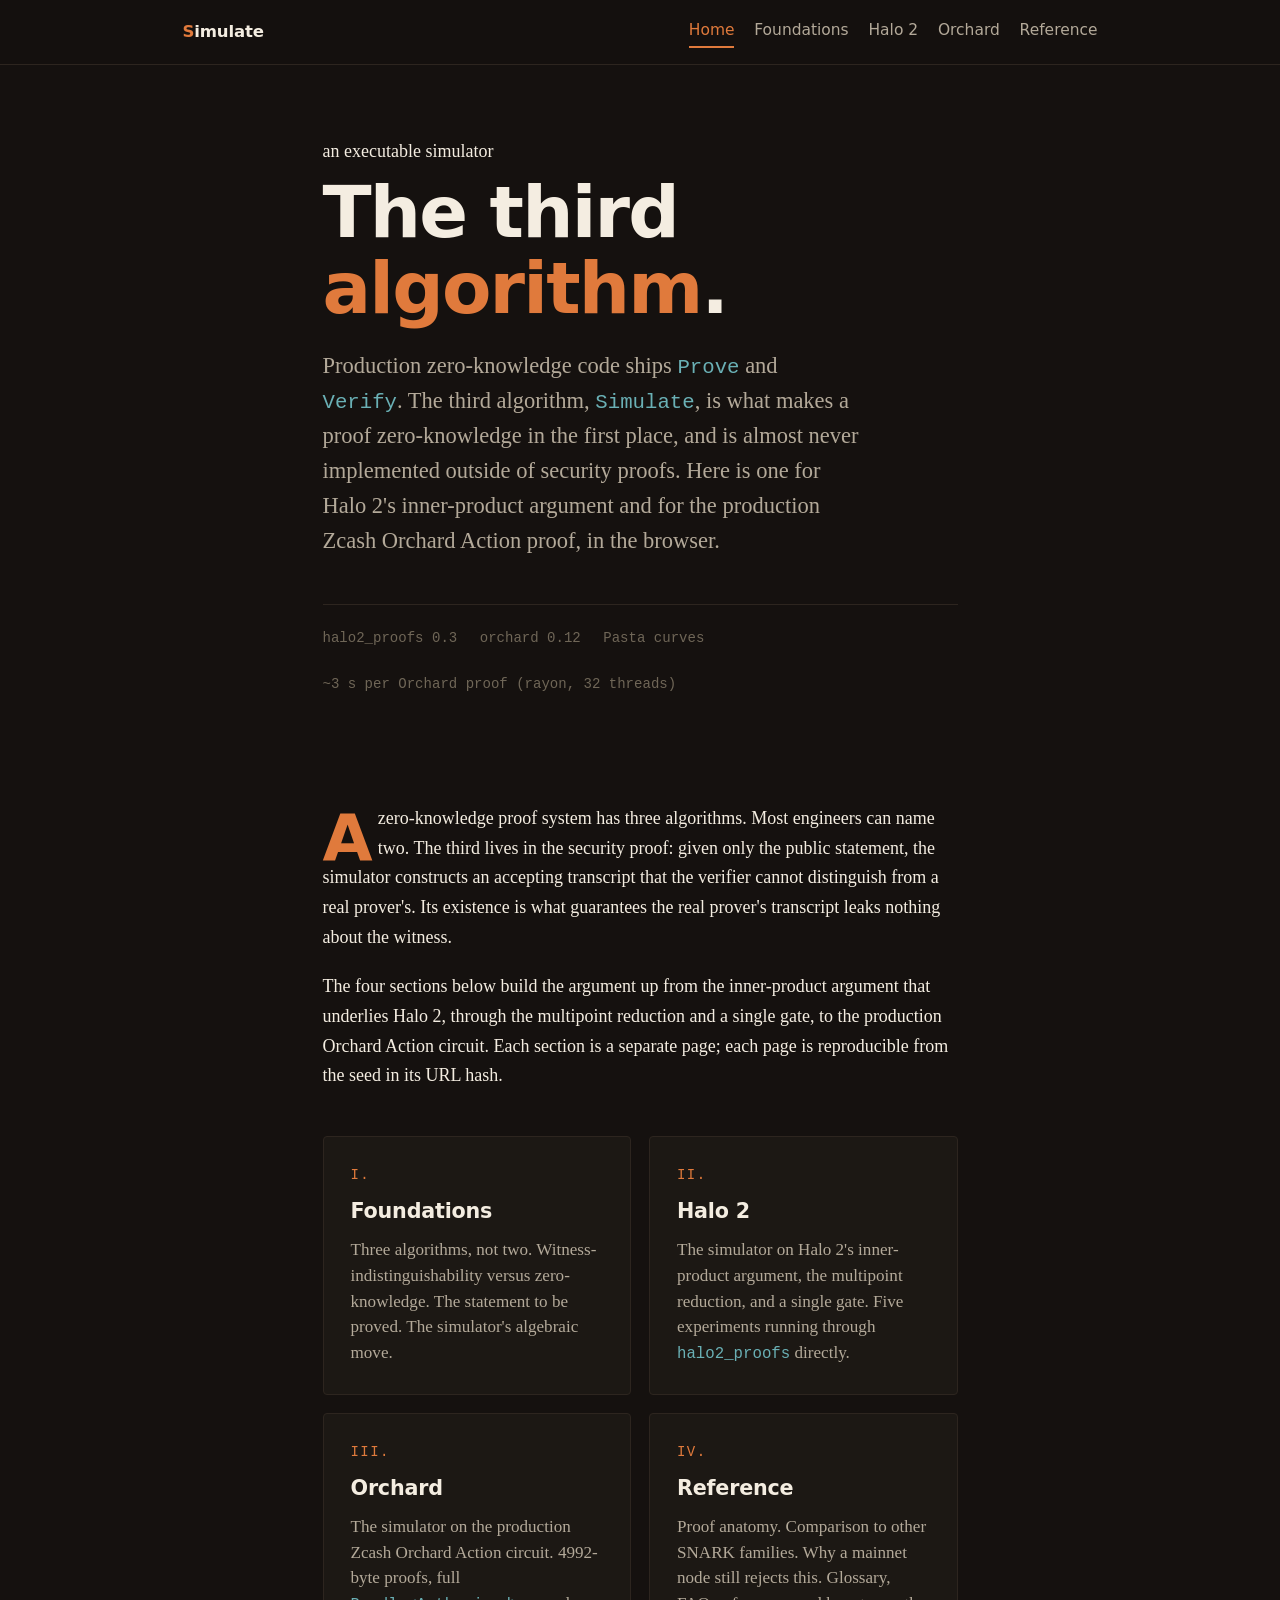
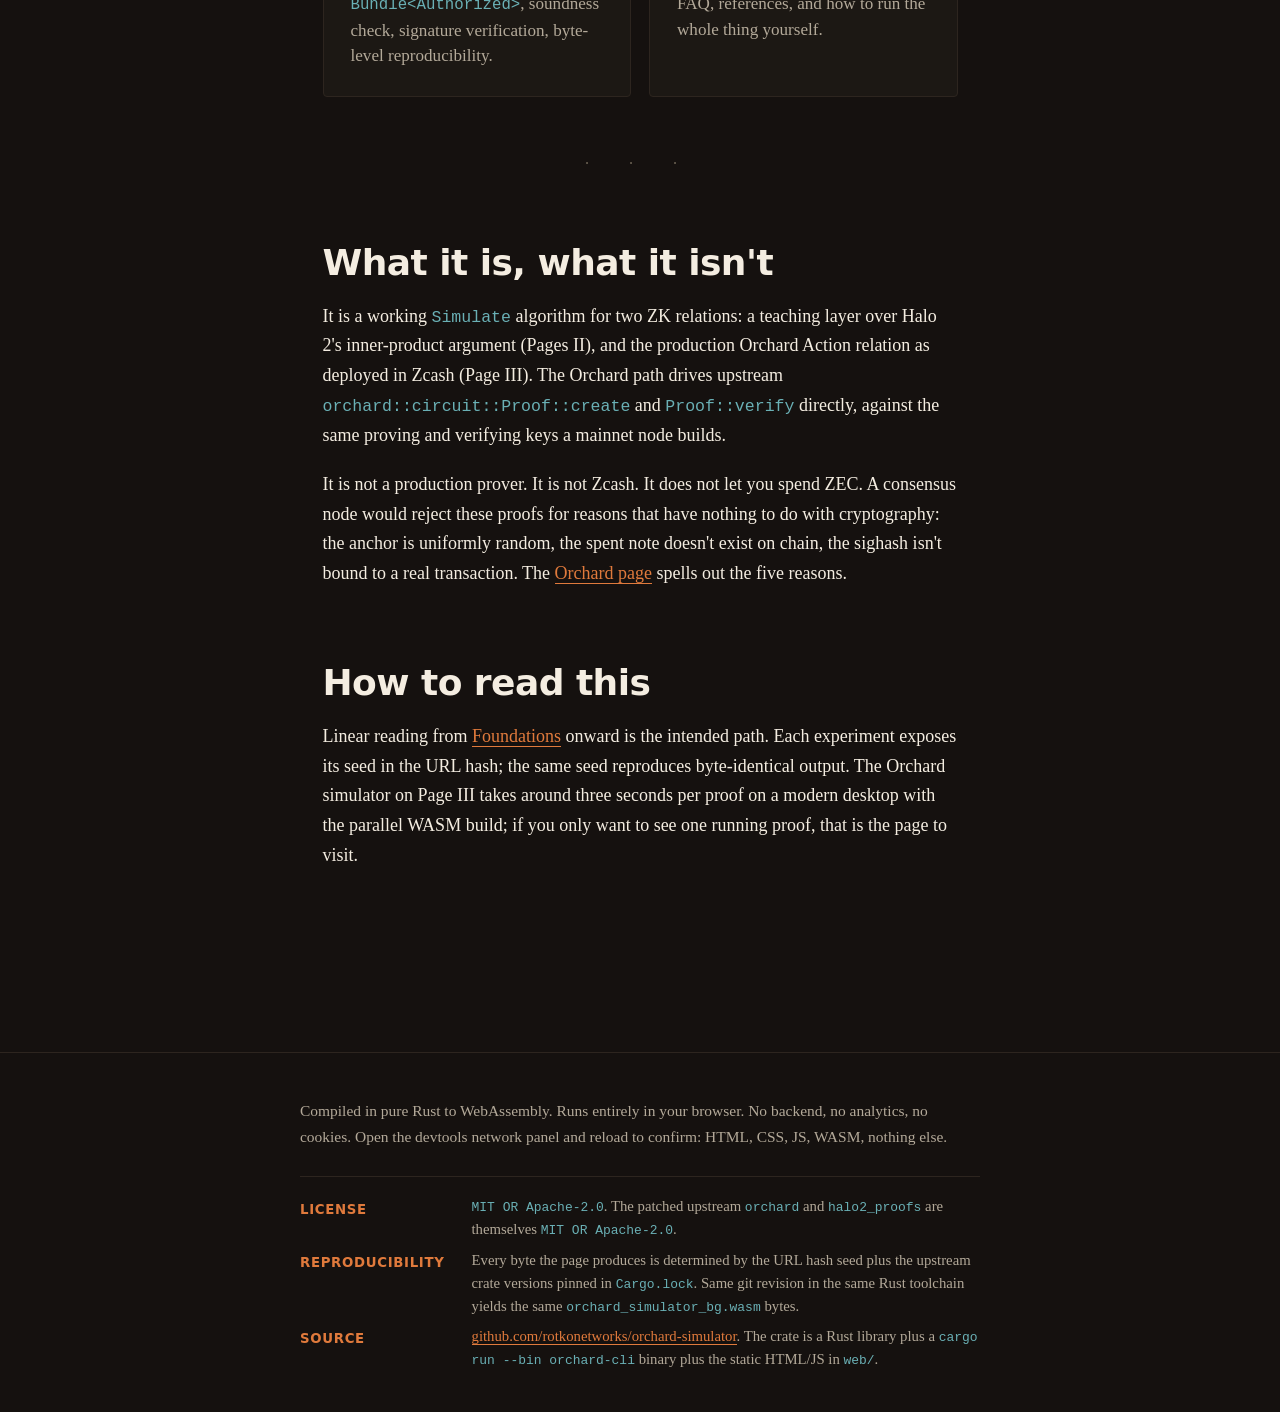
==== web/index.html @ a67a5932 "Initial commit. A working Simulate algorithm for halo2_proofs and the production Zcash Orchard Actio" ====
<!doctype html>
<html lang="en">
<head>
  <meta charset="utf-8" />
  <meta name="viewport" content="width=device-width, initial-scale=1" />
  <title>The third algorithm — orchard-simulator</title>
  <meta name="description" content="A working zero-knowledge simulator for Halo 2's inner-product argument and the production Zcash Orchard Action proof. Runs in the browser." />
  <meta property="og:type" content="article" />
  <meta property="og:title" content="The third algorithm" />
  <meta property="og:description" content="A working zero-knowledge simulator for Halo 2's inner-product argument and the production Zcash Orchard Action proof." />
  <meta name="twitter:card" content="summary" />
  <link rel="icon" type="image/svg+xml" href="data:image/svg+xml;utf8,<svg xmlns='http://www.w3.org/2000/svg' viewBox='0 0 16 16'><rect width='16' height='16' rx='2' fill='%23221c17'/><text x='8' y='12' font-family='Georgia,serif' font-style='italic' font-size='11' font-weight='600' text-anchor='middle' fill='%23e07a3c'>S</text></svg>" />
  <link rel="stylesheet" href="style.css" />
</head>
<body>
<a class="skip-link" href="#main">skip to content</a>

<nav class="site-nav" aria-label="site navigation">
  <div class="site-nav-inner" id="nav-inner">
    <a href="/" class="site-nav-brand"><strong>S</strong>imulate</a>
    <button class="nav-toggle" aria-label="toggle navigation" aria-controls="nav-inner" id="nav-toggle">menu</button>
    <div class="site-nav-links">
      <a href="/" aria-current="page">Home</a>
      <a href="/foundations.html">Foundations</a>
      <a href="/halo2.html">Halo 2</a>
      <a href="/orchard.html">Orchard</a>
      <a href="/reference.html">Reference</a>
    </div>
  </div>
</nav>

<header class="hero">
  <div class="eyebrow">an executable simulator</div>
  <h1>The third <span class="accent">algorithm</span>.</h1>
  <p class="hero-deck">
    Production zero-knowledge code ships <code>Prove</code> and
    <code>Verify</code>. The third algorithm,
    <code>Simulate</code>, is what makes a proof zero-knowledge in
    the first place, and is almost never implemented outside of
    security proofs. Here is one for Halo 2's inner-product argument
    and for the production Zcash Orchard Action proof, in the
    browser.
  </p>
  <div class="hero-meta">
    <span>halo2_proofs 0.3</span>
    <span>orchard 0.12</span>
    <span>Pasta curves</span>
    <span>~3 s per Orchard proof (rayon, 32 threads)</span>
  </div>
</header>

<main class="page" id="main">

  <p class="drop-cap">
    A zero-knowledge proof system has three algorithms. Most
    engineers can name two. The third lives in the security proof:
    given only the public statement, the simulator constructs an
    accepting transcript that the verifier cannot distinguish from a
    real prover's. Its existence is what guarantees the real
    prover's transcript leaks nothing about the witness.
  </p>

  <p>
    The four sections below build the argument up from the
    inner-product argument that underlies Halo 2, through the
    multipoint reduction and a single gate, to the production
    Orchard Action circuit. Each section is a separate page; each
    page is reproducible from the seed in its URL hash.
  </p>

  <div class="toc-cards">
    <a class="toc-card" href="/foundations.html">
      <div class="toc-card-number">I.</div>
      <div class="toc-card-title">Foundations</div>
      <div class="toc-card-desc">
        Three algorithms, not two. Witness-indistinguishability
        versus zero-knowledge. The statement to be proved. The
        simulator's algebraic move.
      </div>
    </a>
    <a class="toc-card" href="/halo2.html">
      <div class="toc-card-number">II.</div>
      <div class="toc-card-title">Halo 2</div>
      <div class="toc-card-desc">
        The simulator on Halo 2's inner-product argument, the
        multipoint reduction, and a single gate. Five experiments
        running through <code>halo2_proofs</code> directly.
      </div>
    </a>
    <a class="toc-card" href="/orchard.html">
      <div class="toc-card-number">III.</div>
      <div class="toc-card-title">Orchard</div>
      <div class="toc-card-desc">
        The simulator on the production Zcash Orchard Action
        circuit. 4992-byte proofs, full
        <code>Bundle&lt;Authorized&gt;</code>, soundness check,
        signature verification, byte-level reproducibility.
      </div>
    </a>
    <a class="toc-card" href="/reference.html">
      <div class="toc-card-number">IV.</div>
      <div class="toc-card-title">Reference</div>
      <div class="toc-card-desc">
        Proof anatomy. Comparison to other SNARK families. Why a
        mainnet node still rejects this. Glossary, FAQ, references,
        and how to run the whole thing yourself.
      </div>
    </a>
  </div>

  <div class="rule"></div>

  <h2>What it is, what it isn't</h2>

  <p>
    It is a working <code>Simulate</code> algorithm for two ZK
    relations: a teaching layer over Halo 2's inner-product argument
    (Pages II), and the production Orchard Action relation as
    deployed in Zcash (Page III). The Orchard path drives upstream
    <code>orchard::circuit::Proof::create</code> and
    <code>Proof::verify</code> directly, against the same proving
    and verifying keys a mainnet node builds.
  </p>

  <p>
    It is not a production prover. It is not Zcash. It does not let
    you spend ZEC. A consensus node would reject these proofs for
    reasons that have nothing to do with cryptography: the anchor
    is uniformly random, the spent note doesn't exist on chain, the
    sighash isn't bound to a real transaction. The
    <a href="/orchard.html#mainnet-reject">Orchard page</a> spells
    out the five reasons.
  </p>

  <h2>How to read this</h2>

  <p>
    Linear reading from <a href="/foundations.html">Foundations</a>
    onward is the intended path. Each experiment exposes its seed in
    the URL hash; the same seed reproduces byte-identical output.
    The Orchard simulator on Page III takes around three seconds per
    proof on a modern desktop with the parallel WASM build; if you
    only want to see one running proof, that is the page to visit.
  </p>

</main>

<footer>
  <div class="footer-inner">
    <p>
      Compiled in pure Rust to WebAssembly. Runs entirely in your
      browser. No backend, no analytics, no cookies. Open the
      devtools network panel and reload to confirm: HTML, CSS, JS,
      WASM, nothing else.
    </p>
    <dl>
      <dt>License</dt>
      <dd><code>MIT OR Apache-2.0</code>. The patched upstream
      <code>orchard</code> and <code>halo2_proofs</code> are
      themselves <code>MIT OR Apache-2.0</code>.</dd>
      <dt>Reproducibility</dt>
      <dd>
        Every byte the page produces is determined by the URL hash
        seed plus the upstream crate versions pinned in
        <code>Cargo.lock</code>. Same git revision in the same Rust
        toolchain yields the same <code>orchard_simulator_bg.wasm</code>
        bytes.
      </dd>
      <dt>Source</dt>
      <dd>
        <a href="https://github.com/rotkonetworks/orchard-simulator" rel="noopener">github.com/rotkonetworks/orchard-simulator</a>.
        The crate is a Rust library plus a <code>cargo run --bin
        orchard-cli</code> binary plus the static HTML/JS in
        <code>web/</code>.
      </dd>
    </dl>
  </div>
</footer>

<script src="nav.js" type="module"></script>
</body>
</html>
---- web/style.css ----
/* Zero-Knowledge has Three Algorithms
   ===================================
   Editorial-style long-form design. Warm-dark palette, serif body,
   single accent color. Mobile-first; desktop adds wider columns and
   margin sidenotes.

   Visual rules:
   - Body text is the default. Cards are reserved for experiments
     and data-heavy panels, not bullet lists.
   - Single warm accent (#e07a3c) for emphasis. Code spans use a
     muted teal (#5c9ea3). No blue/purple AI palette.
   - 680px reading column on desktop; full width on mobile.
   - Triple-dot dingbat between top-level sections, not horizontal
     rules.
*/

:root {
  /* Palette */
  --bg:          #15110f;
  --bg-soft:     #1c1814;
  --bg-card:     #221c17;
  --fg:          #f4ede1;
  --fg-dim:      #b3a999;
  --fg-faint:    #6f6657;
  --accent:      #e07a3c;
  --accent-soft: rgba(224, 122, 60, 0.12);
  --code:        #6ab0b5;
  --rule:        #2d251f;
  --ok:          #88c479;
  --bad:         #d96a6a;
  --warn:        #e0b063;

  /* Typography */
  --font-body:   "Source Serif 4", "Source Serif Pro", Charter, Georgia, "Iowan Old Style", serif;
  --font-head:   Inter, -apple-system, BlinkMacSystemFont, "Segoe UI", system-ui, sans-serif;
  --font-mono:   "JetBrains Mono", "Fira Code", ui-monospace, "SF Mono", Menlo, monospace;

  /* Sizes */
  --column:      680px;
  --column-wide: 960px;
  --gutter:      1.25rem;
}

* { box-sizing: border-box; }

html, body {
  margin: 0;
  padding: 0;
  background: var(--bg);
  color: var(--fg);
  font-family: var(--font-body);
  font-size: 18px;
  line-height: 1.65;
  -webkit-font-smoothing: antialiased;
  text-rendering: optimizeLegibility;
}

::selection { background: var(--accent); color: var(--bg); }

a { color: var(--accent); text-decoration: none; border-bottom: 1px solid currentColor; }
a:hover { color: var(--fg); }

code, pre, kbd { font-family: var(--font-mono); }
code { color: var(--code); font-size: 0.92em; font-feature-settings: "calt" 0; }

/* ---------- Skip-to-content ---------- */

.skip-link {
  position: absolute;
  left: -9999px;
  top: 0;
  background: var(--accent);
  color: var(--bg);
  padding: 0.6rem 1rem;
  font-family: var(--font-head);
  font-weight: 600;
  text-decoration: none;
  z-index: 100;
}
.skip-link:focus { left: 0; outline: 2px solid var(--fg); outline-offset: 2px; }

/* ---------- Site nav ---------- */

.site-nav {
  position: sticky;
  top: 0;
  z-index: 50;
  background: rgba(21, 17, 15, 0.92);
  backdrop-filter: blur(8px);
  -webkit-backdrop-filter: blur(8px);
  border-bottom: 1px solid var(--rule);
}

.site-nav-inner {
  max-width: var(--column-wide);
  margin: 0 auto;
  padding: 0.85rem var(--gutter);
  display: flex;
  align-items: center;
  gap: 1.25rem;
  font-family: var(--font-head);
}

.site-nav-brand {
  font-weight: 600;
  letter-spacing: -0.01em;
  color: var(--fg);
  border-bottom: none;
  font-size: 0.92rem;
}
.site-nav-brand:hover { color: var(--accent); }
.site-nav-brand strong { color: var(--accent); font-weight: 600; }

.site-nav-links {
  display: flex;
  gap: 1.1rem;
  margin-left: auto;
  flex-wrap: wrap;
}

.site-nav-links a {
  color: var(--fg-dim);
  font-size: 0.86rem;
  border-bottom: none;
  padding: 0.15rem 0;
  border-bottom: 2px solid transparent;
}
.site-nav-links a:hover { color: var(--fg); }
.site-nav-links a[aria-current="page"] {
  color: var(--accent);
  border-bottom-color: var(--accent);
}

.nav-toggle {
  display: none;
  background: transparent;
  border: 1px solid var(--rule);
  color: var(--fg);
  padding: 0.3rem 0.6rem;
  border-radius: 3px;
  font-family: var(--font-head);
  font-size: 0.85rem;
  cursor: pointer;
  margin-left: auto;
}

/* Mobile nav */
@media (max-width: 640px) {
  .nav-toggle { display: block; }
  .site-nav-links {
    display: none;
    flex-direction: column;
    width: 100%;
    margin-left: 0;
    margin-top: 0.85rem;
    padding-top: 0.85rem;
    border-top: 1px solid var(--rule);
    gap: 0.85rem;
  }
  .site-nav-inner.open { flex-wrap: wrap; }
  .site-nav-inner.open .site-nav-links { display: flex; }
}

/* ---------- Page wrapper ---------- */

main.page {
  max-width: var(--column);
  margin: 0 auto;
  padding: 3rem var(--gutter) 4rem;
}

main.page-wide {
  max-width: var(--column-wide);
}

/* ---------- Headers (article-style) ---------- */

h1, h2, h3, h4 {
  font-family: var(--font-head);
  font-weight: 600;
  line-height: 1.2;
  letter-spacing: -0.02em;
  margin: 0;
}

h1 {
  font-size: clamp(2.2rem, 5.5vw, 3.4rem);
  margin-top: 0.5rem;
  margin-bottom: 1rem;
}

h2 {
  font-size: clamp(1.55rem, 3.5vw, 2rem);
  margin-top: 3.5rem;
  margin-bottom: 1rem;
  letter-spacing: -0.015em;
}

h3 {
  font-size: 1.2rem;
  margin-top: 2.25rem;
  margin-bottom: 0.6rem;
  color: var(--fg);
}

h4 {
  font-size: 0.95rem;
  font-family: var(--font-head);
  text-transform: uppercase;
  letter-spacing: 0.06em;
  color: var(--fg-dim);
  margin-top: 1.5rem;
  margin-bottom: 0.6rem;
}

p { margin: 0 0 1.1em; }

p + h2, ul + h2, ol + h2, pre + h2, .card + h2 { margin-top: 4rem; }

/* Section break dingbat instead of <hr>. Use <div class="rule">...</div>. */
.rule {
  text-align: center;
  margin: 3rem 0;
  color: var(--fg-faint);
  letter-spacing: 1rem;
  font-size: 0.9rem;
  user-select: none;
}
.rule::before { content: "· · ·"; }

/* ---------- Page header / lede ---------- */

.page-header {
  margin-bottom: 2.5rem;
}

.page-header .eyebrow {
  font-family: var(--font-head);
  font-size: 0.78rem;
  letter-spacing: 0.18em;
  text-transform: uppercase;
  color: var(--accent);
  margin-bottom: 0.85rem;
}

.lede {
  font-size: 1.2rem;
  line-height: 1.55;
  color: var(--fg);
  margin: 1.5rem 0 1.2rem;
}

.byline {
  font-size: 0.92rem;
  color: var(--fg-dim);
  font-style: italic;
  margin: 0.75rem 0 2rem;
}

/* Drop-cap on the first paragraph of the body section. */
.drop-cap::first-letter {
  font-family: var(--font-head);
  font-weight: 600;
  font-size: 3.6em;
  float: left;
  line-height: 0.88;
  margin: 0.1em 0.08em -0.1em 0;
  color: var(--accent);
}

/* ---------- Lists, naturally typeset ---------- */

ul, ol { padding-left: 1.3em; margin: 0 0 1.2em; }
li { margin-bottom: 0.45em; }
li::marker { color: var(--fg-faint); }

/* The numbered algorithm walkthrough in "how the simulator does it".
   Slightly looser, no card chrome. */
ol.algo li {
  margin-bottom: 0.85em;
  padding-left: 0.4em;
}
ol.algo li strong { color: var(--accent); font-weight: 600; }

/* ---------- Inline code + glossary terms ---------- */

dl.glossary {
  margin: 1.2em 0;
  display: grid;
  grid-template-columns: max-content 1fr;
  gap: 0.4em 1.2em;
  font-size: 0.96em;
}
dl.glossary dt {
  font-family: var(--font-mono);
  color: var(--code);
  font-size: 0.88em;
  align-self: baseline;
  padding-top: 0.15em;
}
dl.glossary dd { margin: 0; color: var(--fg-dim); }
dl.glossary dd code { color: var(--code); background: transparent; padding: 0; }

@media (max-width: 640px) {
  dl.glossary { grid-template-columns: 1fr; gap: 0.15em; }
  dl.glossary dt { padding-top: 0.6em; }
}

/* ---------- Formal-claim block ---------- */

.formal-claim {
  font-family: var(--font-mono);
  font-size: 1.02rem;
  color: var(--fg);
  background: var(--bg-soft);
  border-left: 3px solid var(--accent);
  padding: 1rem 1.25rem;
  margin: 1.5em 0;
  overflow-x: auto;
  line-height: 1.55;
}

/* ---------- Pull-quote / blockquote ---------- */

blockquote {
  border-left: 2px solid var(--accent);
  margin: 1.5em 0;
  padding-left: 1.25em;
  color: var(--fg-dim);
  font-style: italic;
}

/* ---------- Cards (sparingly) ---------- */

.card {
  background: var(--bg-soft);
  border: 1px solid var(--rule);
  border-radius: 4px;
  padding: 1.2rem 1.3rem;
  margin: 1.5em 0;
}

.card-emph {
  border-left: 3px solid var(--accent);
}

/* ---------- Run strip (interactive controls) ---------- */

.run-strip {
  display: flex;
  flex-wrap: wrap;
  align-items: center;
  gap: 0.75rem;
  margin: 1.5em 0;
  font-family: var(--font-head);
}

.run-strip label {
  font-size: 0.88rem;
  color: var(--fg-dim);
  display: inline-flex;
  align-items: center;
  gap: 0.45rem;
}

.run-strip input[type="number"] {
  background: var(--bg-soft);
  color: var(--fg);
  border: 1px solid var(--rule);
  padding: 0.45rem 0.6rem;
  border-radius: 3px;
  font-family: var(--font-mono);
  font-size: 0.92rem;
  width: 80px;
}

.run-strip input[type="number"]:focus {
  outline: none;
  border-color: var(--accent);
}

.run-strip button {
  background: var(--accent);
  color: var(--bg);
  border: none;
  padding: 0.55rem 1.1rem;
  font-family: var(--font-head);
  font-size: 0.92rem;
  font-weight: 600;
  border-radius: 3px;
  cursor: pointer;
  min-height: 44px;
  transition: background 0.15s, transform 0.05s;
}

.run-strip button:hover:not(:disabled) {
  background: #f59861;
}
.run-strip button:active:not(:disabled) {
  transform: translateY(1px);
}
.run-strip button:disabled {
  opacity: 0.4;
  cursor: not-allowed;
}

.run-strip button.secondary {
  background: transparent;
  color: var(--accent);
  border: 1px solid var(--accent);
}
.run-strip button.secondary:hover:not(:disabled) {
  background: var(--accent-soft);
}

.run-status {
  font-family: var(--font-mono);
  font-size: 0.82rem;
  color: var(--fg-dim);
}
.run-status.ok { color: var(--ok); }
.run-status.error { color: var(--bad); }

/* ---------- Verdict tile (hero verdict for an experiment) ---------- */

.verdict-tile {
  display: flex;
  align-items: flex-start;
  gap: 1rem;
  padding: 1.1rem 1.25rem;
  border-radius: 4px;
  background: var(--bg-soft);
  border-left: 3px solid var(--rule);
  margin: 1.25em 0;
}

.verdict-tile .icon {
  width: 26px;
  height: 26px;
  border-radius: 50%;
  background: var(--rule);
  flex-shrink: 0;
  display: flex;
  align-items: center;
  justify-content: center;
  color: var(--bg);
  font-weight: 700;
  font-size: 0.95rem;
  margin-top: 0.15rem;
}

.verdict-tile.accept { border-left-color: var(--ok); }
.verdict-tile.accept .icon { background: var(--ok); }
.verdict-tile.accept .icon::after { content: "✓"; }

.verdict-tile.reject { border-left-color: var(--bad); }
.verdict-tile.reject .icon { background: var(--bad); }
.verdict-tile.reject .icon::after { content: "✗"; }

.verdict-headline {
  font-family: var(--font-head);
  font-weight: 600;
  font-size: 1.02rem;
  color: var(--fg);
  margin-bottom: 0.25rem;
}

.verdict-sub {
  font-size: 0.92rem;
  color: var(--fg-dim);
  font-family: var(--font-body);
}
.verdict-sub code { color: var(--code); }

/* ---------- Hex fields + copy buttons ---------- */

.hex-field {
  display: grid;
  grid-template-columns: max-content 1fr auto;
  gap: 0.5rem 1rem;
  padding: 0.55rem 0;
  border-bottom: 1px solid var(--rule);
  align-items: center;
  font-family: var(--font-mono);
  font-size: 0.78rem;
}
.hex-field:last-child { border-bottom: none; }
.hex-field-name { color: var(--fg-dim); white-space: nowrap; }
.hex-field-value { color: var(--fg); word-break: break-all; }

.copy-btn {
  background: transparent;
  border: 1px solid var(--rule);
  color: var(--fg-dim);
  font-family: var(--font-mono);
  font-size: 0.72rem;
  padding: 0.25rem 0.6rem;
  border-radius: 3px;
  cursor: pointer;
  transition: background 0.15s, color 0.15s, border-color 0.15s;
  min-height: 28px;
  white-space: nowrap;
}
.copy-btn:hover {
  background: var(--accent);
  color: var(--bg);
  border-color: var(--accent);
}
.copy-btn.copied {
  background: var(--ok);
  color: var(--bg);
  border-color: var(--ok);
}

@media (max-width: 640px) {
  .hex-field {
    grid-template-columns: 1fr auto;
    gap: 0.25rem 0.5rem;
  }
  .hex-field-name { grid-column: 1 / -1; }
}

/* ---------- Progress bar (worker activity) ---------- */

.progress {
  margin: 1.25em 0;
  padding: 0.85rem 1rem;
  background: var(--bg-soft);
  border-radius: 4px;
  border-left: 2px solid var(--accent);
}
.progress[hidden] { display: none; }
.progress-row {
  display: flex;
  justify-content: space-between;
  align-items: baseline;
  font-family: var(--font-mono);
  font-size: 0.82rem;
  margin-bottom: 0.6rem;
}
.progress-phase { color: var(--accent); }
.progress-time { color: var(--fg); font-variant-numeric: tabular-nums; font-weight: 600; }
.progress-bar {
  height: 5px;
  background: var(--bg);
  border-radius: 3px;
  overflow: hidden;
  position: relative;
}
.progress-fill {
  position: absolute;
  top: 0; bottom: 0; left: 0; width: 35%;
  background: linear-gradient(90deg, transparent, var(--accent), transparent);
  animation: indeterminate 1.4s infinite linear;
}
@keyframes indeterminate {
  0%   { transform: translateX(-100%); }
  100% { transform: translateX(370%); }
}
.progress-hint {
  margin-top: 0.5rem;
  font-size: 0.74rem;
  color: var(--fg-faint);
  font-family: var(--font-mono);
}

/* ---------- Stage cards (flow diagram) ---------- */

.flow {
  display: grid;
  grid-template-columns: 1fr auto 1fr auto 1fr auto 1fr;
  gap: 0.5rem;
  margin: 1.5em 0;
  align-items: stretch;
}

.flow-stage {
  background: var(--bg-soft);
  border-radius: 4px;
  border-top: 2px solid var(--rule);
  padding: 0.75rem 0.85rem;
  display: flex;
  flex-direction: column;
  gap: 0.45rem;
  font-family: var(--font-head);
  font-size: 0.86rem;
  position: relative;
  transition: border-top-color 0.2s, background 0.2s;
}

.flow-stage.active {
  border-top-color: var(--warn);
  background: rgba(224, 176, 99, 0.07);
  animation: flow-pulse 1.2s infinite ease-in-out;
}
.flow-stage.done { border-top-color: var(--ok); }
.flow-stage.done::after {
  content: "✓"; position: absolute; top: 0.55rem; right: 0.7rem;
  color: var(--ok); font-weight: 700; font-size: 0.95rem;
}

@keyframes flow-pulse {
  0%, 100% { box-shadow: 0 0 0 0 rgba(224, 176, 99, 0); }
  50%      { box-shadow: 0 0 0 4px rgba(224, 176, 99, 0.15); }
}

.flow-stage-head { display: flex; align-items: center; gap: 0.55rem; }
.flow-stage-num {
  width: 22px; height: 22px;
  border-radius: 50%;
  background: var(--accent);
  color: var(--bg);
  font-weight: 700;
  font-size: 0.76rem;
  display: flex; align-items: center; justify-content: center;
  font-family: var(--font-mono);
  flex-shrink: 0;
}
.flow-stage-name { font-weight: 600; color: var(--fg); }
.flow-stage-detail {
  font-family: var(--font-mono);
  font-size: 0.72rem;
  color: var(--fg-dim);
  line-height: 1.45;
  word-break: break-word;
}
.flow-stage-detail code { color: var(--code); background: transparent; padding: 0; }
.flow-stage-out {
  margin-top: auto;
  font-family: var(--font-mono);
  font-size: 0.7rem;
  color: var(--accent);
  padding-top: 0.4rem;
  border-top: 1px dashed var(--rule);
}
.flow-stage-timing {
  font-family: var(--font-mono);
  font-size: 0.72rem;
  color: var(--ok);
  min-height: 1em;
}
.flow-stage-timing:empty { display: none; }

.flow-arrow {
  display: flex; align-items: center; justify-content: center;
  color: var(--fg-faint);
  font-size: 1.2rem;
}

@media (max-width: 780px) {
  .flow { grid-template-columns: 1fr; }
  .flow-arrow { transform: rotate(90deg); padding: 0.15rem 0; }
}

/* ---------- Stats strip ---------- */

.stats {
  display: flex;
  flex-wrap: wrap;
  gap: 0.5rem;
  margin: 1.25em 0;
  align-items: center;
}
.stats[hidden] { display: none; }

.stat {
  background: var(--bg-soft);
  padding: 0.5rem 0.85rem;
  border-radius: 4px;
  border-left: 2px solid var(--accent);
  display: flex;
  flex-direction: column;
  gap: 0.05rem;
  min-width: 130px;
}
.stat-label {
  font-family: var(--font-head);
  font-size: 0.68rem;
  text-transform: uppercase;
  letter-spacing: 0.05em;
  color: var(--fg-dim);
}
.stat-value {
  font-family: var(--font-mono);
  font-size: 0.95rem;
  color: var(--fg);
  font-weight: 600;
  font-variant-numeric: tabular-nums;
}

.stats-reset {
  margin-left: auto;
  background: transparent;
  color: var(--fg-dim);
  border: 1px solid var(--rule);
  padding: 0.4rem 0.85rem;
  font-family: var(--font-head);
  font-size: 0.78rem;
  border-radius: 3px;
  cursor: pointer;
}
.stats-reset:hover { background: var(--bad); color: var(--bg); border-color: var(--bad); }

/* ---------- Tables ---------- */

table {
  width: 100%;
  border-collapse: collapse;
  margin: 1.5em 0;
  font-size: 0.92em;
}
table th, table td {
  padding: 0.55rem 0.75rem;
  text-align: left;
  border-bottom: 1px solid var(--rule);
  vertical-align: top;
}
table th {
  font-family: var(--font-head);
  font-weight: 600;
  font-size: 0.78rem;
  text-transform: uppercase;
  letter-spacing: 0.05em;
  color: var(--fg-dim);
}
table td.num {
  font-family: var(--font-mono);
  font-variant-numeric: tabular-nums;
  color: var(--accent);
  white-space: nowrap;
}
table tr.highlight-row {
  background: var(--accent-soft);
}
table .ok-cell  { color: var(--ok); }
table .bad-cell { color: var(--bad); }

/* ---------- Code blocks ---------- */

pre {
  background: var(--bg-soft);
  border-radius: 4px;
  padding: 1rem 1.15rem;
  margin: 1.25em 0;
  overflow-x: auto;
  font-size: 0.82rem;
  line-height: 1.55;
  border-left: 2px solid var(--code);
}
pre code { color: var(--fg); background: transparent; padding: 0; }

/* ---------- Hero card on the landing page ---------- */

.hero {
  padding: 4rem var(--gutter) 3rem;
  text-align: left;
  max-width: var(--column);
  margin: 0 auto;
}

.hero h1 {
  font-size: clamp(2.5rem, 7vw, 4rem);
  letter-spacing: -0.025em;
  margin-bottom: 0.5rem;
  line-height: 1.05;
}
.hero h1 .accent { color: var(--accent); }

.hero-deck {
  font-size: clamp(1.05rem, 2.4vw, 1.25rem);
  color: var(--fg-dim);
  max-width: 540px;
  line-height: 1.55;
  margin: 1.25rem 0 2rem;
}

.hero-meta {
  display: flex;
  flex-wrap: wrap;
  gap: 1.25rem;
  font-family: var(--font-mono);
  font-size: 0.78rem;
  color: var(--fg-faint);
  margin-top: 2.5rem;
  padding-top: 1.25rem;
  border-top: 1px solid var(--rule);
}

/* ---------- Section cards (landing page navigation) ---------- */

.toc-cards {
  display: grid;
  gap: 1rem;
  grid-template-columns: 1fr;
  margin: 2.5em 0;
}

@media (min-width: 720px) {
  .toc-cards { grid-template-columns: 1fr 1fr; }
}

.toc-card {
  background: var(--bg-soft);
  border: 1px solid var(--rule);
  border-radius: 4px;
  padding: 1.5rem 1.5rem;
  text-decoration: none;
  border-bottom: 1px solid var(--rule);
  color: var(--fg);
  transition: border-color 0.15s, background 0.15s, transform 0.1s;
  display: block;
}
.toc-card:hover {
  border-color: var(--accent);
  background: rgba(224, 122, 60, 0.04);
  transform: translateY(-1px);
  color: var(--fg);
}
.toc-card .toc-card-number {
  font-family: var(--font-mono);
  font-size: 0.78rem;
  color: var(--accent);
  letter-spacing: 0.1em;
}
.toc-card .toc-card-title {
  font-family: var(--font-head);
  font-size: 1.15rem;
  font-weight: 600;
  margin: 0.4rem 0 0.5rem;
  letter-spacing: -0.01em;
}
.toc-card .toc-card-desc {
  font-size: 0.95rem;
  color: var(--fg-dim);
  line-height: 1.5;
}

/* ---------- Footer ---------- */

footer {
  border-top: 1px solid var(--rule);
  margin-top: 5rem;
  padding: 2.5rem var(--gutter);
  font-size: 0.86rem;
  color: var(--fg-dim);
}

footer .footer-inner {
  max-width: var(--column);
  margin: 0 auto;
}

footer dl {
  display: grid;
  grid-template-columns: max-content 1fr;
  gap: 0.4rem 1.5rem;
  margin: 1.5rem 0 0;
  font-size: 0.82rem;
  padding-top: 1rem;
  border-top: 1px solid var(--rule);
}
footer dt {
  font-family: var(--font-head);
  font-weight: 600;
  font-size: 0.74rem;
  text-transform: uppercase;
  letter-spacing: 0.05em;
  color: var(--accent);
  align-self: baseline;
  padding-top: 0.18rem;
}
footer dd { margin: 0; color: var(--fg-dim); line-height: 1.55; }
footer code { color: var(--code); background: transparent; padding: 0; font-size: 0.88em; }

@media (max-width: 640px) {
  footer dl { grid-template-columns: 1fr; gap: 0.15rem; }
  footer dt { margin-top: 0.55rem; }
}

/* ---------- Print ---------- */

@media print {
  html, body { background: #fff !important; color: #000 !important; }
  body * { color: #000 !important; background: transparent !important; }
  .site-nav, .run-strip, .skip-link, .stats, .copy-btn, .nav-toggle { display: none !important; }
  details { display: block !important; }
  summary { display: none !important; }
  a[href^="http"]::after {
    content: " [" attr(href) "]";
    font-size: 9pt;
    color: #555 !important;
    word-break: break-all;
  }
}
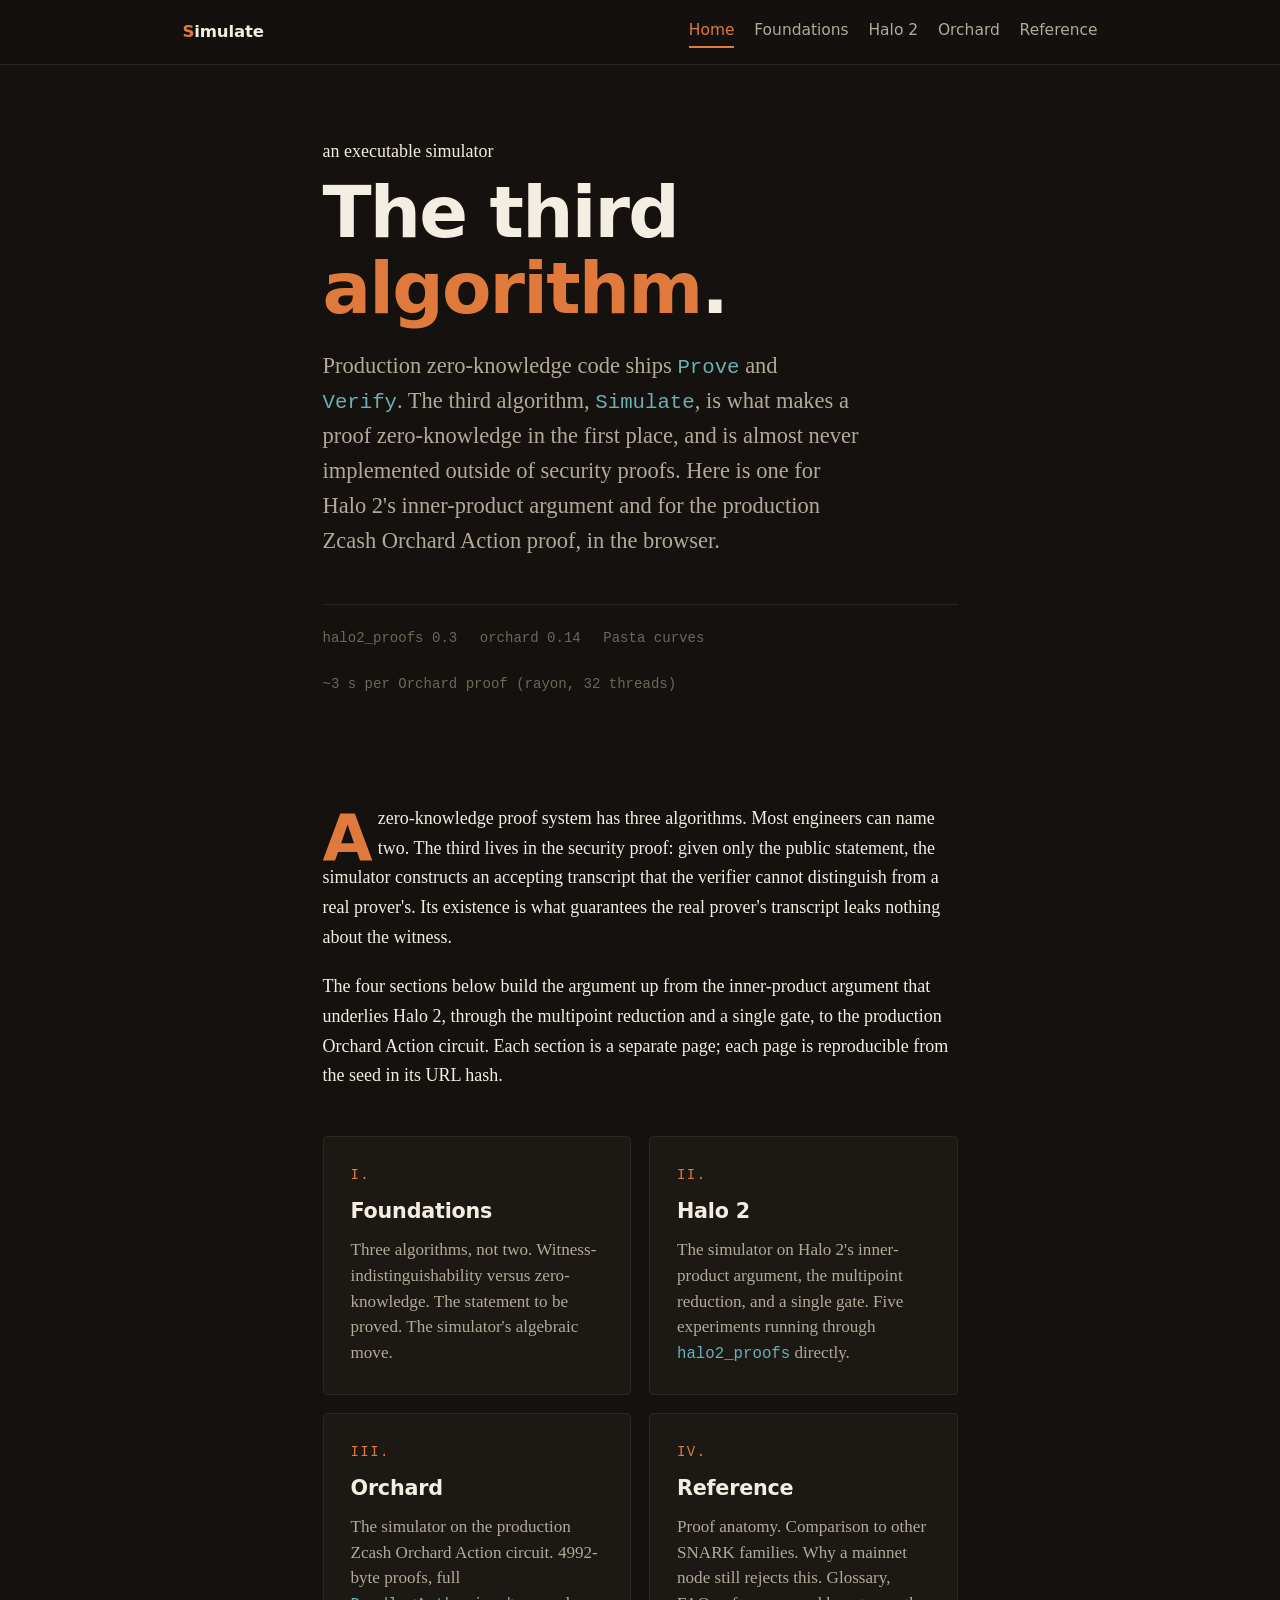
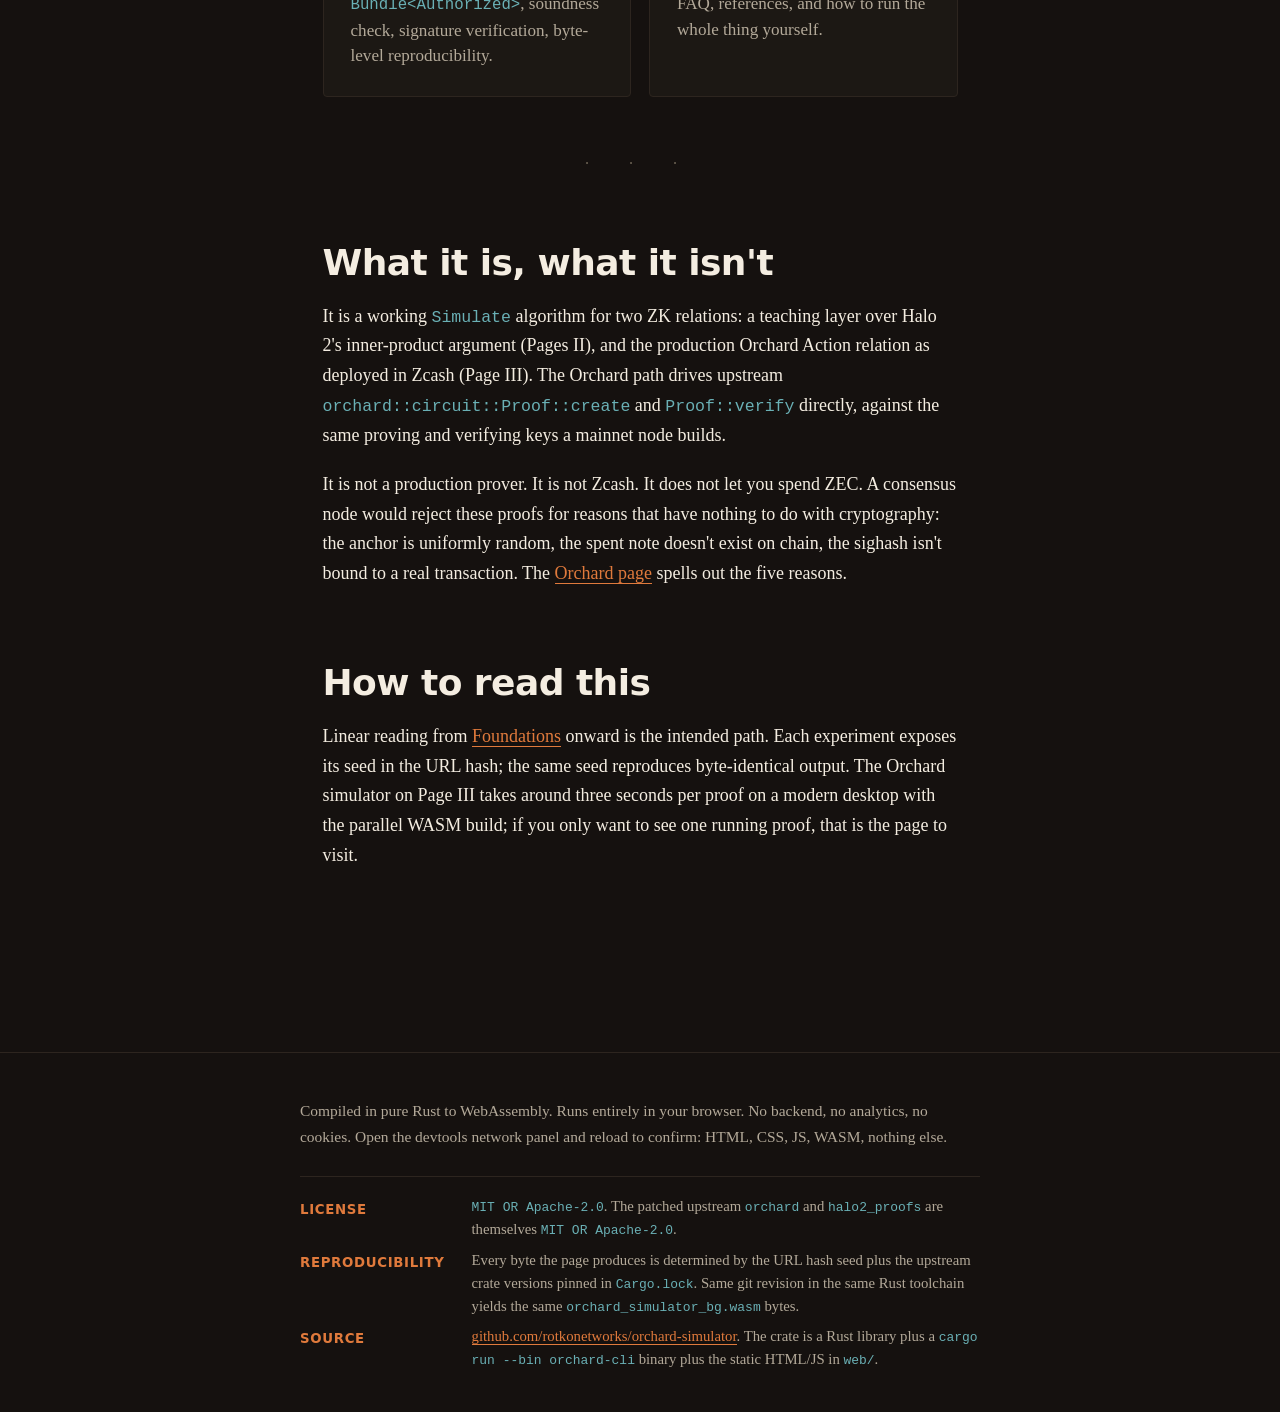
==== commit fe3a3029: "Website: fix outdated and inaccurate spec claims Final review against zips.z.cash/protocol/protocol." ====
--- a/web/index.html
+++ b/web/index.html
@@ -43,7 +43,7 @@
   </p>
   <div class="hero-meta">
     <span>halo2_proofs 0.3</span>
-    <span>orchard 0.12</span>
+    <span>orchard 0.14</span>
     <span>Pasta curves</span>
     <span>~3 s per Orchard proof (rayon, 32 threads)</span>
   </div>
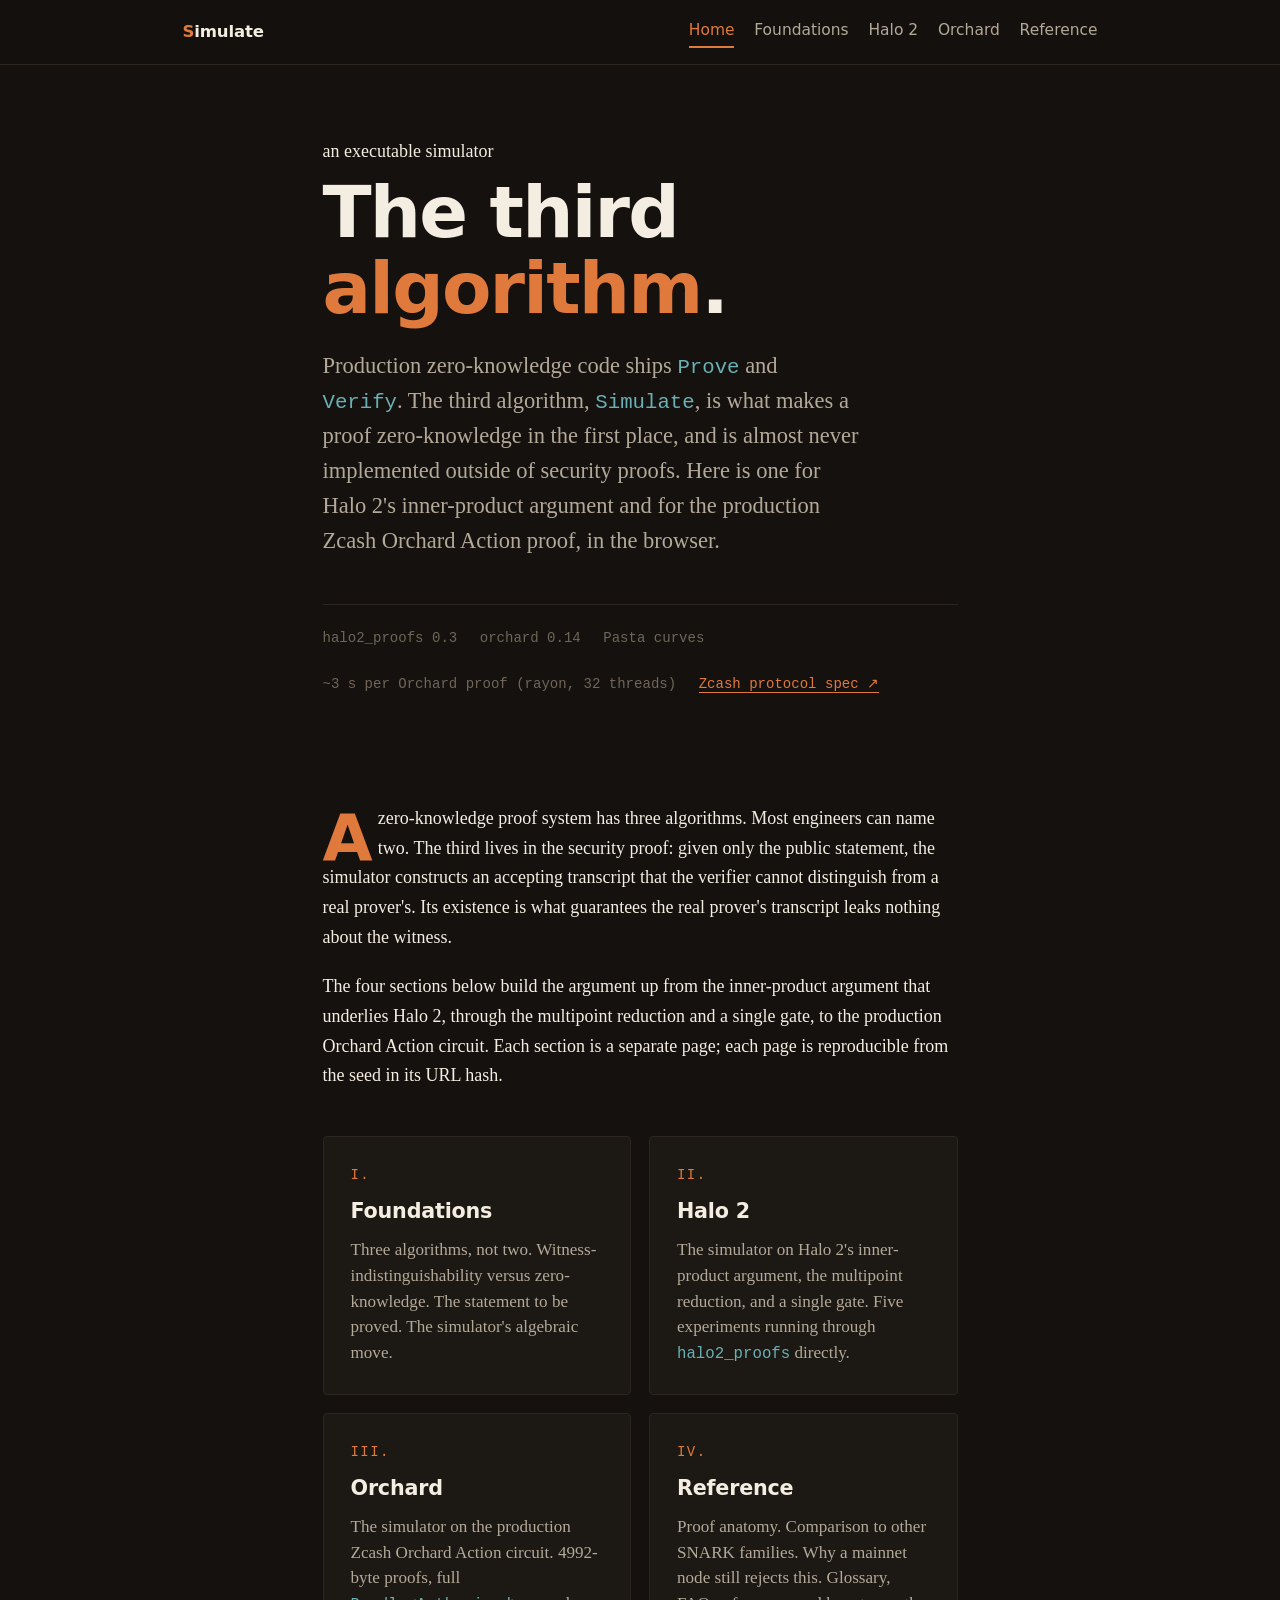
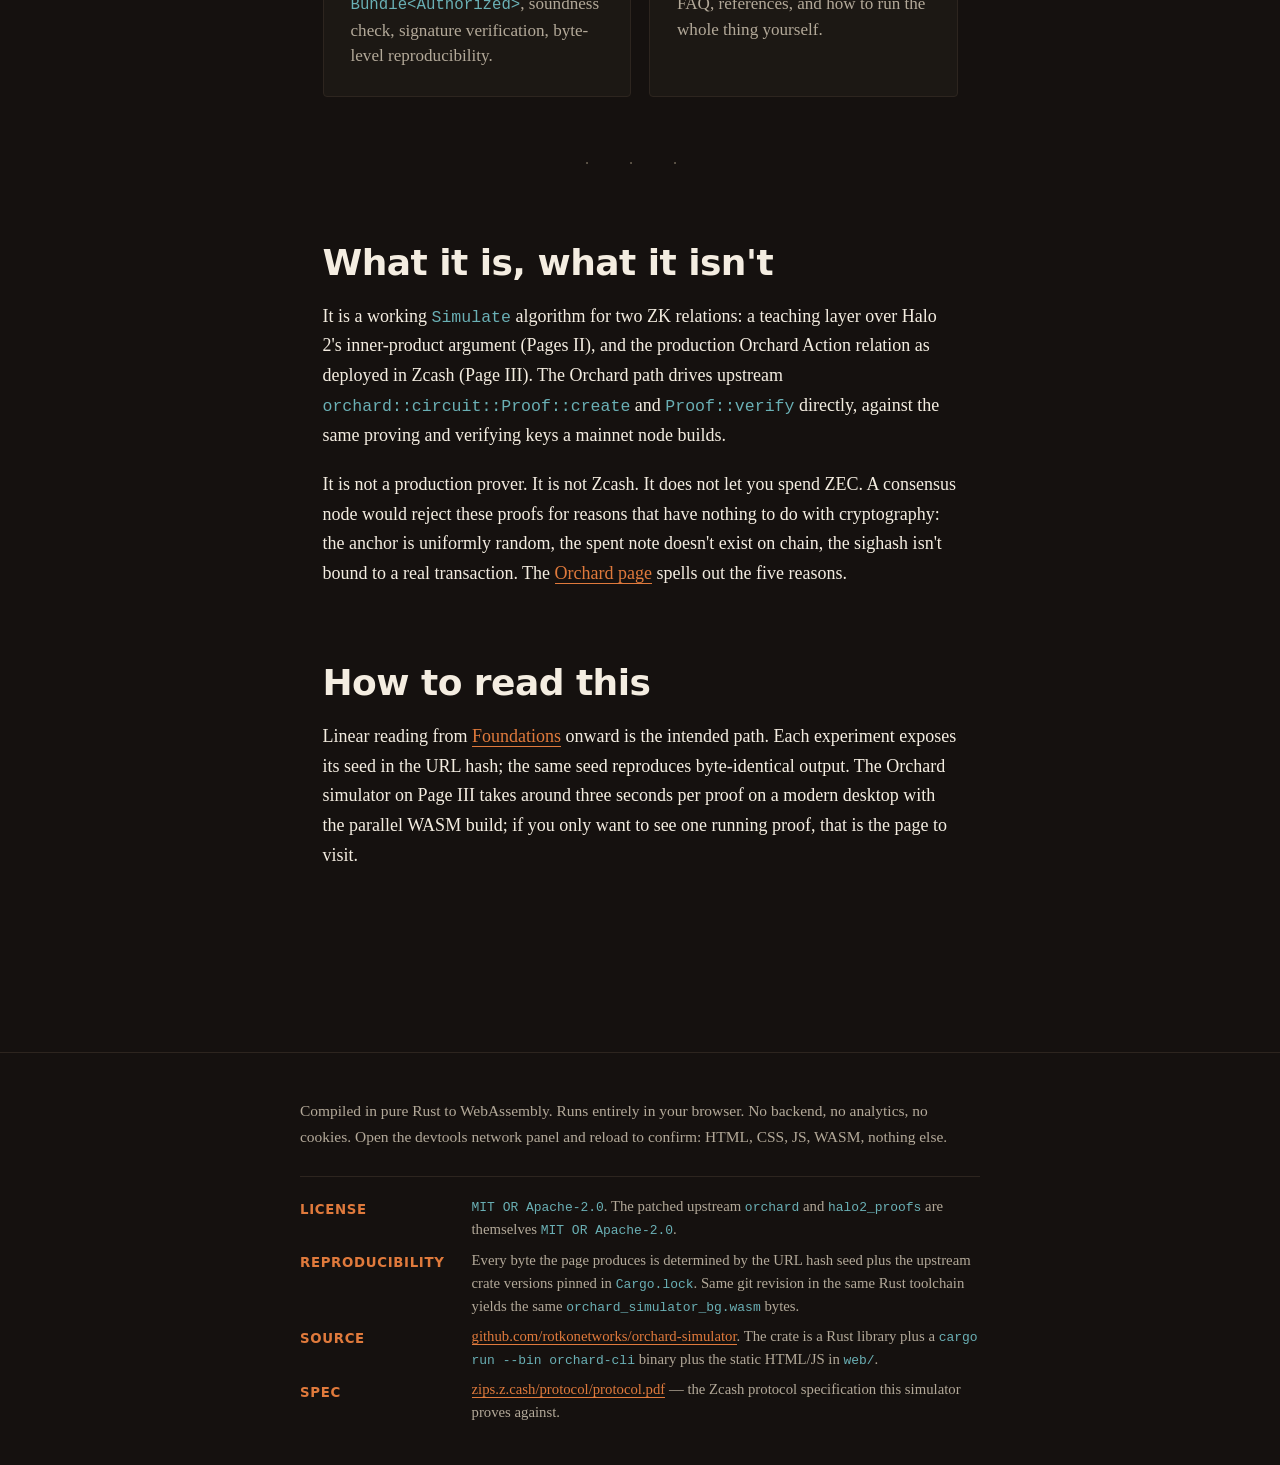
==== commit 0283bd7b: "Website: link to the Zcash protocol spec everywhere Per request, surface the spec link on every page" ====
--- a/web/index.html
+++ b/web/index.html
@@ -46,6 +46,8 @@
     <span>orchard 0.14</span>
     <span>Pasta curves</span>
     <span>~3 s per Orchard proof (rayon, 32 threads)</span>
+    <span><a href="https://zips.z.cash/protocol/protocol.pdf"
+            rel="noopener">Zcash protocol spec &#x2197;</a></span>
   </div>
 </header>
 
@@ -173,6 +175,12 @@
         orchard-cli</code> binary plus the static HTML/JS in
         <code>web/</code>.
       </dd>
+      <dt>Spec</dt>
+      <dd>
+        <a href="https://zips.z.cash/protocol/protocol.pdf" rel="noopener">zips.z.cash/protocol/protocol.pdf</a>
+        &mdash; the Zcash protocol specification this simulator
+        proves against.
+      </dd>
     </dl>
   </div>
 </footer>
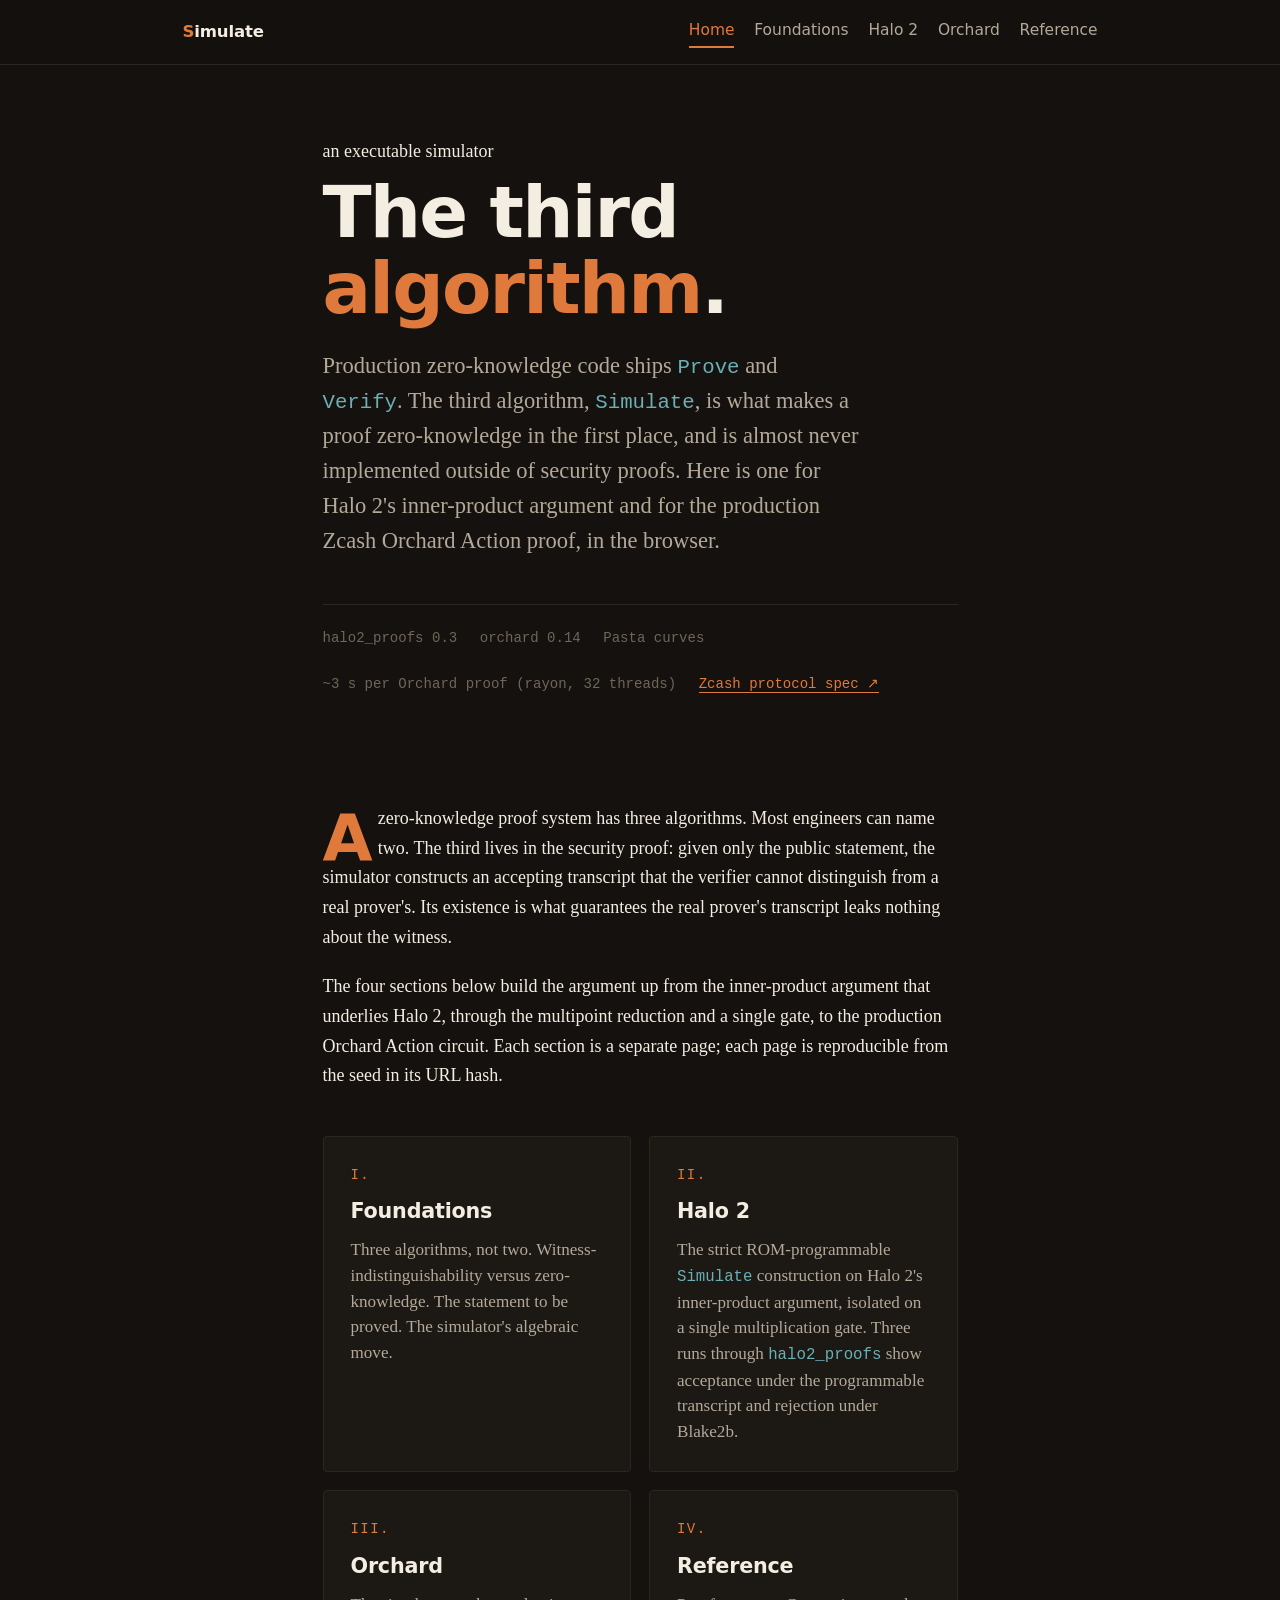
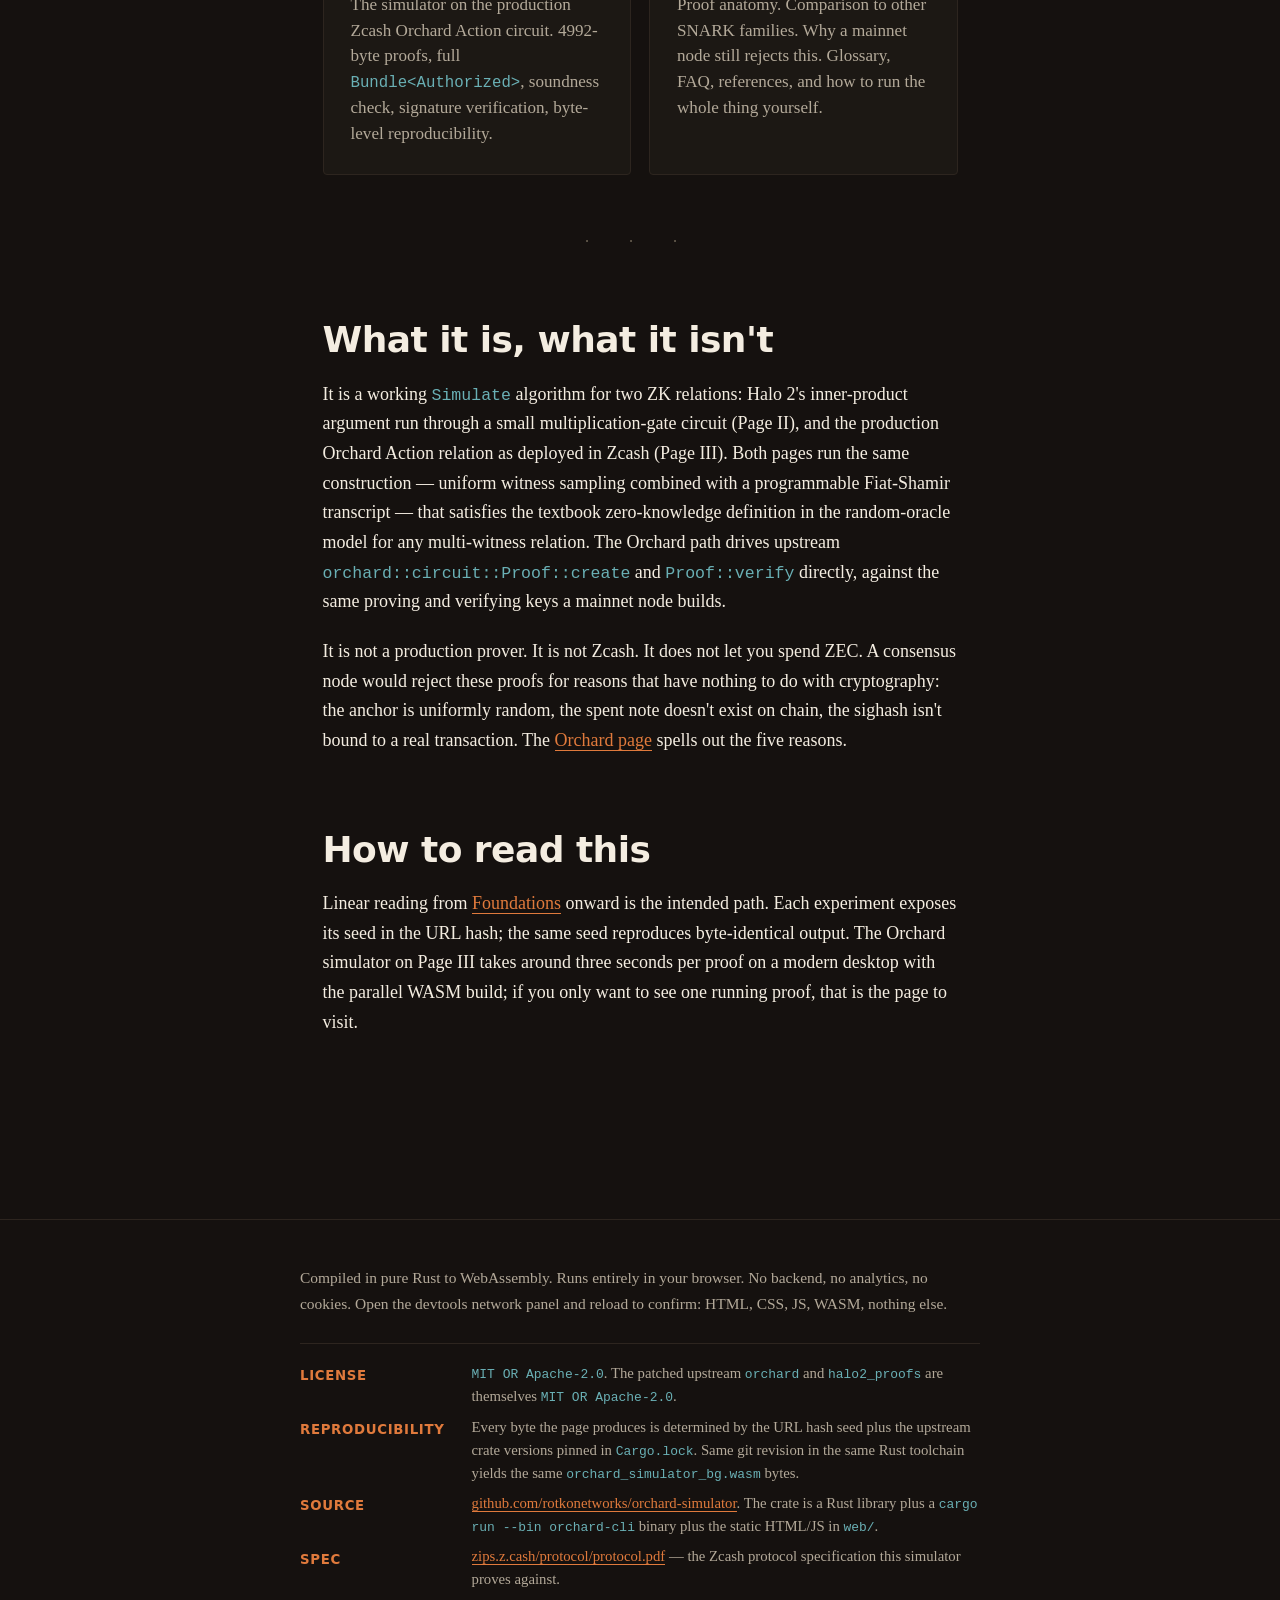
==== commit 7344c104: "Website: reframe as strict ROM-ZK, not just WI The previous framing called Page II (toy MulCircuit) " ====
--- a/web/index.html
+++ b/web/index.html
@@ -84,9 +84,11 @@
       <div class="toc-card-number">II.</div>
       <div class="toc-card-title">Halo 2</div>
       <div class="toc-card-desc">
-        The simulator on Halo 2's inner-product argument, the
-        multipoint reduction, and a single gate. Five experiments
-        running through <code>halo2_proofs</code> directly.
+        The strict ROM-programmable <code>Simulate</code>
+        construction on Halo 2's inner-product argument, isolated
+        on a single multiplication gate. Three runs through
+        <code>halo2_proofs</code> show acceptance under the
+        programmable transcript and rejection under Blake2b.
       </div>
     </a>
     <a class="toc-card" href="/orchard.html">
@@ -116,9 +118,14 @@
 
   <p>
     It is a working <code>Simulate</code> algorithm for two ZK
-    relations: a teaching layer over Halo 2's inner-product argument
-    (Pages II), and the production Orchard Action relation as
-    deployed in Zcash (Page III). The Orchard path drives upstream
+    relations: Halo 2's inner-product argument run through a small
+    multiplication-gate circuit (Page II), and the production
+    Orchard Action relation as deployed in Zcash (Page III). Both
+    pages run the same construction &mdash; uniform witness
+    sampling combined with a programmable Fiat-Shamir transcript
+    &mdash; that satisfies the textbook zero-knowledge definition in
+    the random-oracle model for any multi-witness relation. The
+    Orchard path drives upstream
     <code>orchard::circuit::Proof::create</code> and
     <code>Proof::verify</code> directly, against the same proving
     and verifying keys a mainnet node builds.
